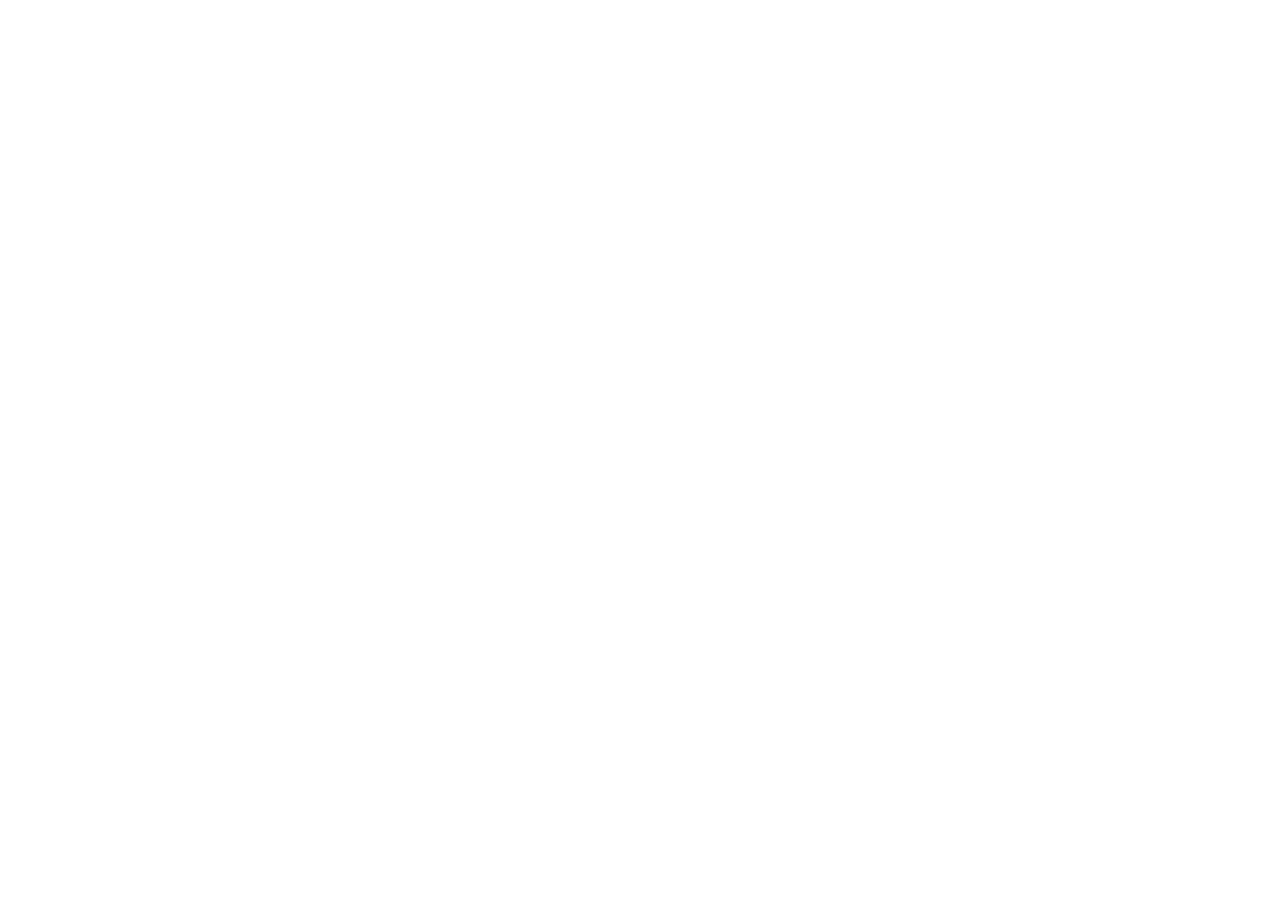
==== hulu/index.html @ 62c3239d "initial commit hulu" ====
<!DOCTYPE html>
<html lang="en">
<head>
  <meta charset="UTF-8">
  <meta name="viewport" content="width=device-width, initial-scale=1.0">
  <meta http-equiv="X-UA-Compatible" content="ie=edge">
  <link rel="icon" href="./img/favicon.ico" />
  <link rel="stylesheet" href="./style.css">
  <title>Stream TV and Movies Live and Online | Hulu</title>
</head>
<body>
</body>
</html>
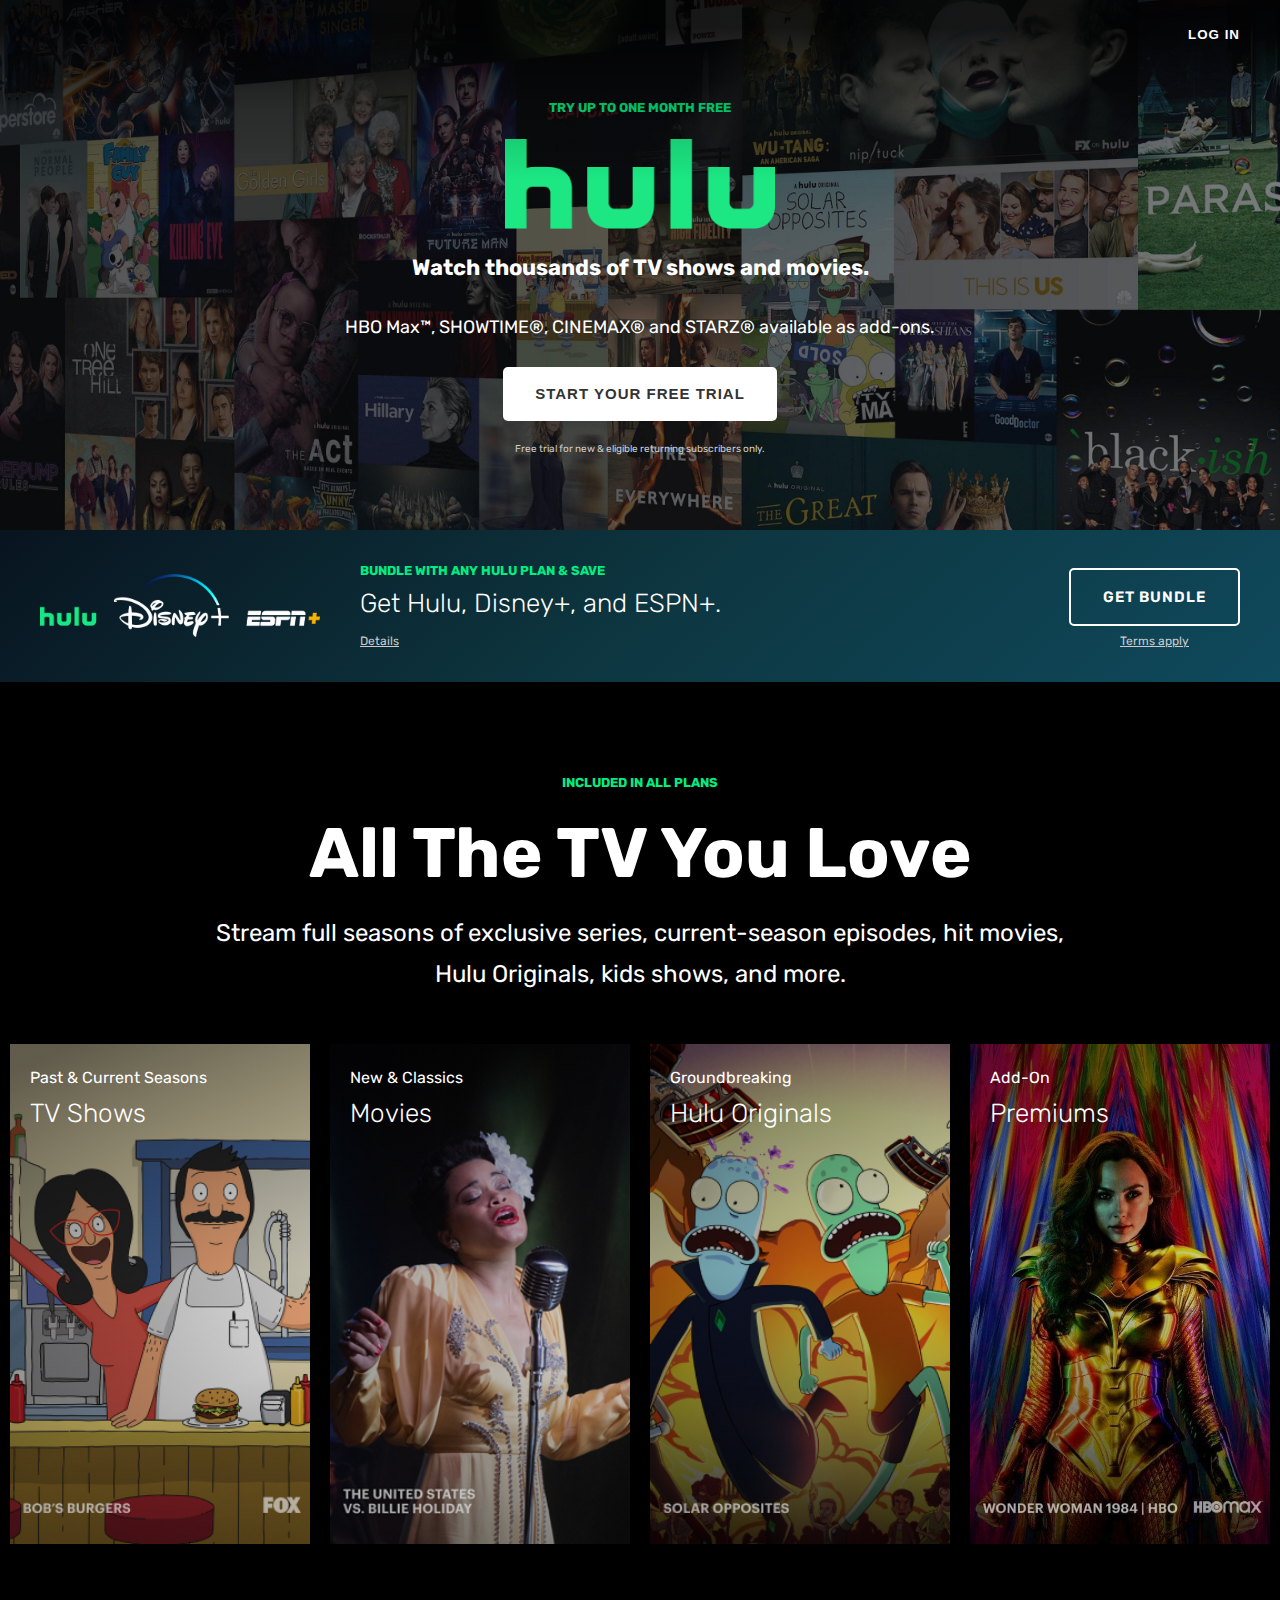
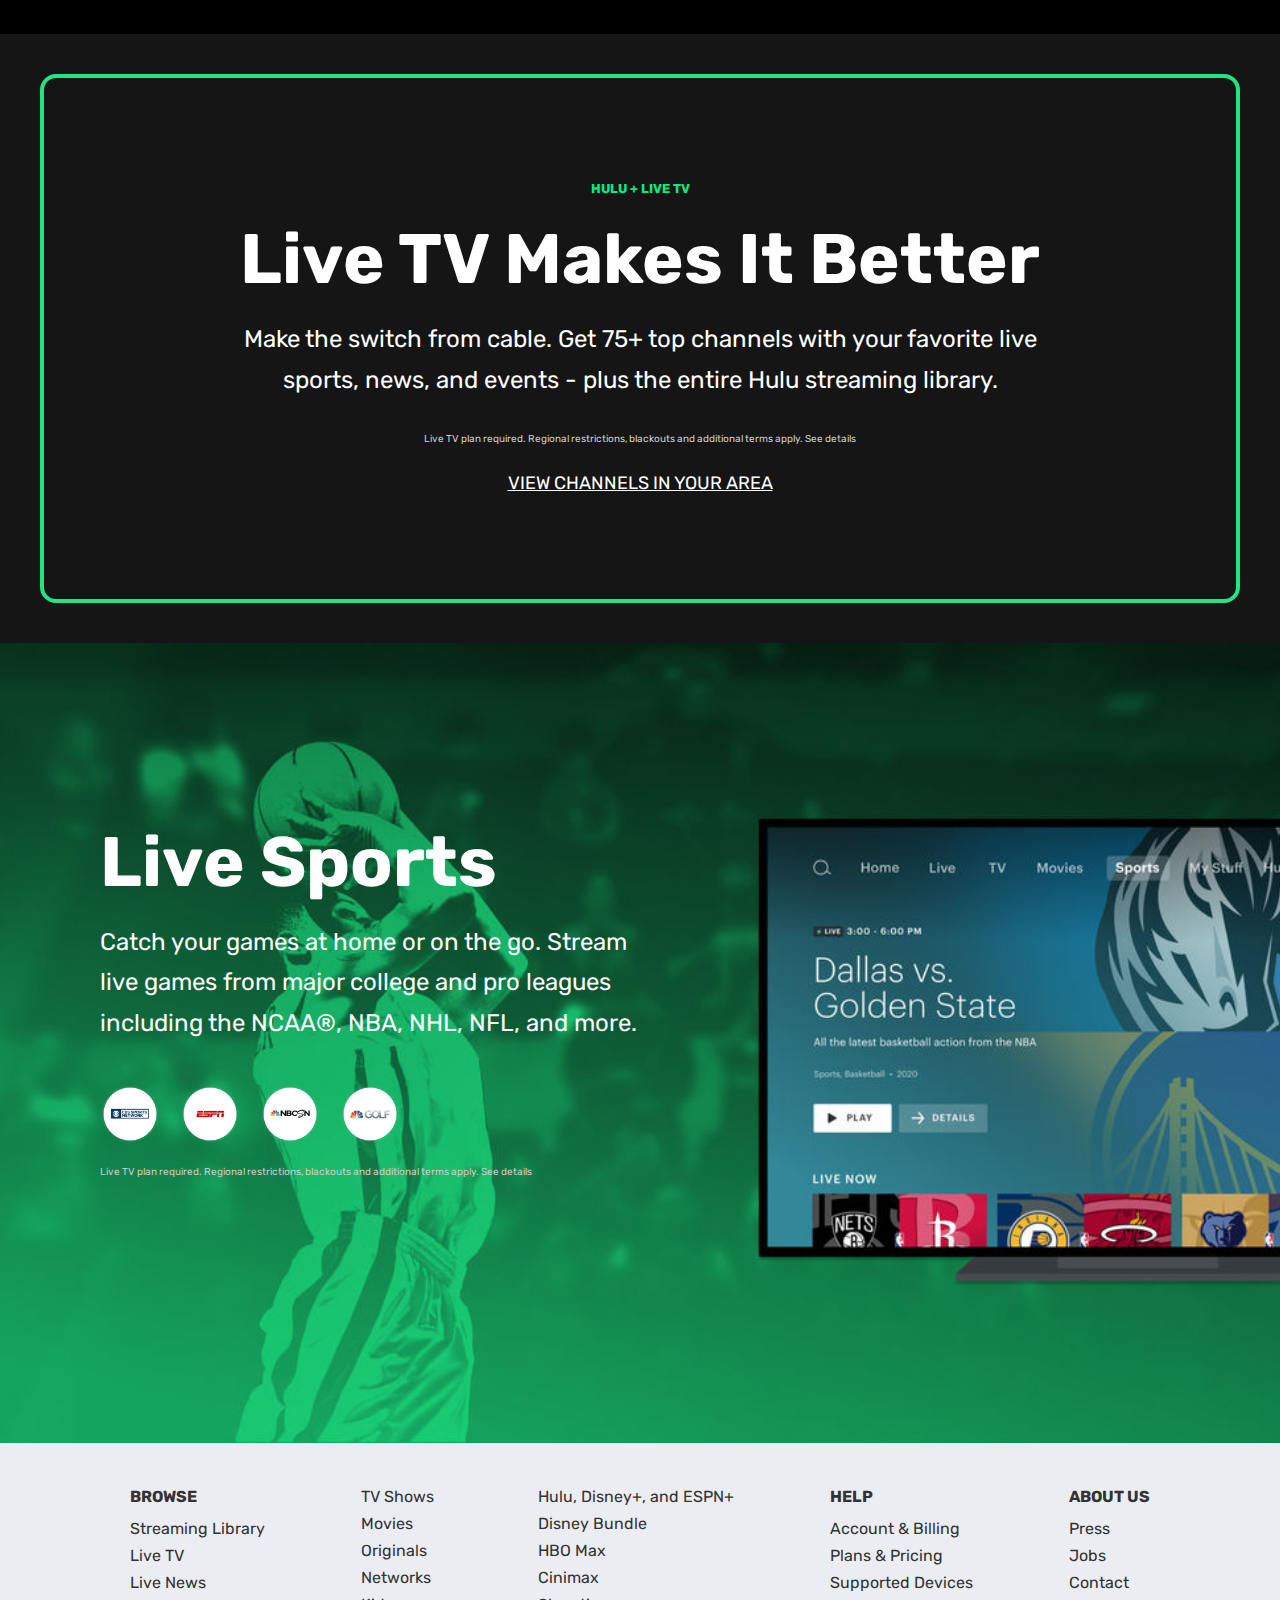
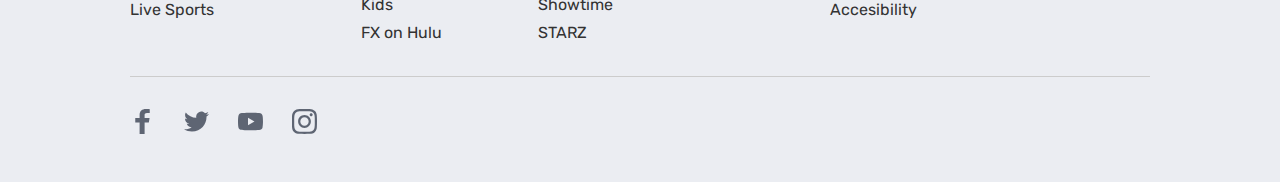
==== commit c144142b: "all changes made" ====
--- a/hulu/index.html
+++ b/hulu/index.html
@@ -9,5 +9,200 @@
   <title>Stream TV and Movies Live and Online | Hulu</title>
 </head>
 <body>
+  <header class="header">
+    <nav>
+      <ul>
+        <li><button class="login-btn">Log In</button></li>
+      </ul>
+    </nav>
+    <div class="header-content">
+      <h4>Try up to one month free</h4>
+      <img src="img/logo.png" alt="Hulu" class="logo" />
+      <div class="header-text-1">Watch thousands of TV shows and movies.</div>
+      <div class="header-text-2">
+        HBO Max™, SHOWTIME®, CINEMAX® and STARZ® available as add-ons.
+      </div>
+      <button class="btn btn-cta">Start Your Free Trial</button>
+      <div class="legal-text">
+        Free trial for new & eligible returning subscribers only.
+      </div>
+    </div>
+  </header>
+
+  <section class="sub-header">
+    <img src="img/logos.png" alt="" />
+    <div>
+      <h4>Bundle with any Hulu plan & save</h4>
+      <h3>Get Hulu, Disney+, and ESPN+.</h3>
+      <a href="#" class="sub-link">Details</a>
+    </div>
+    <div>
+      <a href="#" class="btn btn-outline">Get Bundle</a>
+      <a href="#" class="sub-link">Terms apply</a>
+    </div>
+  </section>
+  <section class="categories">
+      <h4>Included in all plans</h4>
+      <div class="text-xl">All The TV You Love</div>
+      <div class="sub-text">
+        Stream full seasons of exclusive series, current-season episodes, hit
+        movies, Hulu Originals, kids shows, and more.
+      </div>
+
+      <div class="covers">
+        <div class="cover-1">
+          <div class="cover-grad"></div>
+          <div class="cover-text">
+            <div class="sub-title">Past & Current Seasons</div>
+            <h3>TV Shows</h3>
+          </div>
+        </div>
+        <div class="cover-2">
+          <div class="cover-grad"></div>
+          <div class="cover-text">
+            <div class="sub-title">New & Classics</div>
+            <h3>Movies</h3>
+          </div>
+        </div>
+        <div class="cover-3">
+          <div class="cover-grad"></div>
+          <div class="cover-text">
+            <div class="sub-title">Groundbreaking</div>
+            <h3>Hulu Originals</h3>
+          </div>
+        </div>
+        <div class="cover-4">
+          <div class="cover-grad"></div>
+          <div class="cover-text">
+            <div class="sub-title">Add-On</div>
+            <h3>Premiums</h3>
+          </div>
+        </div>
+      </div>
+    </section>
+
+    <section class="live">
+      <div class="live-border">
+        <h4>Hulu + Live TV</h4>
+        <div class="text-xl">Live TV Makes It Better</div>
+        <div class="sub-text">
+          Make the switch from cable. Get 75+ top channels with your favorite
+          live sports, news, and events - plus the entire Hulu streaming
+          library.
+        </div>
+        <div class="legal-text">
+          Live TV plan required. Regional restrictions, blackouts and additional
+          terms apply. See details
+        </div>
+        <a href="#">View Channels in Your Area</a>
+      </div>
+    </section>
+
+    <section class="live-sports">
+      <div class="live-sports-content">
+        <div class="text-xl">Live Sports</div>
+        <div class="sub-text">
+          Catch your games at home or on the go. Stream live games from major
+          college and pro leagues including the NCAA®, NBA, NHL, NFL, and more.
+        </div>
+
+        <div class="live-sports-logos">
+          <div>
+            <img src="img/live-sports-logo-1.png" alt="" />
+          </div>
+          <div>
+            <img src="img/live-sports-logo-2.png" alt="" />
+          </div>
+          <div>
+            <img src="img/live-sports-logo-3.svg" alt="" />
+          </div>
+          <div>
+            <img src="img/live-sports-logo-4.png" alt="" />
+          </div>
+        </div>
+
+        <div class="legal-text">
+          Live TV plan required. Regional restrictions, blackouts and additional
+          terms apply. See details
+        </div>
+      </div>
+    </section>
+
+    <footer class="footer">
+      <div class="footer-container">
+        <div class="footer-lists">
+          <ul>
+            <li class="list-head">BROWSE</li>
+            <li><a href="#">Streaming Library</a></li>
+            <li><a href="#">Live TV</a></li>
+            <li><a href="#">Live News</a></li>
+            <li><a href="#">Live Sports</a></li>
+          </ul>
+          <ul>
+            <li><a href="#">TV Shows</a></li>
+            <li><a href="#">Movies</a></li>
+            <li><a href="#">Originals</a></li>
+            <li><a href="#">Networks</a></li>
+            <li><a href="#">Kids</a></li>
+            <li><a href="#">FX on Hulu</a></li>
+          </ul>
+          <ul>
+            <li><a href="#">Hulu, Disney+, and ESPN+</a></li>
+            <li><a href="#">Disney Bundle</a></li>
+            <li><a href="#">HBO Max</a></li>
+            <li><a href="#">Cinimax</a></li>
+            <li><a href="#">Showtime</a></li>
+            <li><a href="#">STARZ</a></li>
+          </ul>
+          <ul>
+            <li class="list-head">HELP</li>
+            <li><a href="#">Account & Billing</a></li>
+            <li><a href="#">Plans & Pricing</a></li>
+            <li><a href="#">Supported Devices</a></li>
+            <li><a href="#">Accesibility</a></li>
+          </ul>
+          <ul>
+            <li class="list-head">ABOUT US</li>
+            <li><a href="#">Press</a></li>
+            <li><a href="#">Jobs</a></li>
+            <li><a href="#">Contact</a></li>
+          </ul>
+        </div>
+        <div class="divider"></div>
+
+        <div class="social-icons">
+          <a href="#"><img src="img/facebook.svg" alt="" /></a>
+          <a href="#"><img src="img/twitter.svg" alt="" /></a>
+          <a href="#"><img src="img/youtube.svg" alt="" /></a>
+          <a href="#"><img src="img/instagram.svg" alt="" /></a>
+        </div>
+      </div>
+    </footer>
+
+    <div class="modal">
+      <div class="modal-box">
+        <div class="modal-body">
+          <h3>Log In</h3>
+          <form>
+            <div class="form-control">
+              <label for="email">Email</label>
+              <input type="email" id="email" />
+            </div>
+            <div class="form-control">
+              <label for="password">Password</label>
+              <input type="password" id="password" />
+            </div>
+            <p><a href="#">Forgot your email or password</a></p>
+            <button class="btn btn-dark">Log In</button>
+          </form>
+        </div>
+        <div class="modal-footer">
+          <p>Don't have an account? <a href="#">Start your free trial</a></p>
+        </div>
+        <img class="close" src="img/close.svg" alt="close" />
+      </div>
+    </div>
+  <script src="script.js"></script>
+
 </body>
 </html>
--- a/hulu/style.css
+++ b/hulu/style.css
@@ -0,0 +1,509 @@
+@import url('https://fonts.googleapis.com/css2?family=Rubik:wght@300;400;600;700&display=swap');
+
+* {
+  box-sizing: border-box;
+  margin: 0;
+  padding: 0;
+}
+
+html,
+body {
+  font-family: 'Rubik', sans-serif;
+  background: #000;
+  color: #fff;
+  line-height: 1.7;
+  overflow-x: hidden;
+}
+
+a {
+  color: #fff;
+  text-decoration: none;
+}
+
+a:hover {
+  color: #ccc;
+}
+
+ul {
+  list-style-type: none;
+}
+
+img {
+  width: 100%;
+}
+
+h3 {
+  font-size: 26px;
+  font-weight: 300;
+}
+
+h4 {
+  color: #00ed82;
+  font-size: 13px;
+  text-transform: uppercase;
+}
+
+.btn {
+  display: inline-block;
+  background: #fff;
+  color: #333;
+  min-width: 135px;
+  padding: 20px 32px;
+  font-size: 15px;
+  font-weight: 600;
+  line-height: 14px;
+  border: none;
+  border-radius: 5px;
+  letter-spacing: 1px;
+  cursor: pointer;
+  text-transform: uppercase;
+}
+
+.btn-cta:hover {
+  opacity: 0.8;
+}
+
+.btn-outline {
+  background: none;
+  color: #fff;
+  border: 2px solid #fff;
+}
+
+.btn-outline:hover {
+  color: #fff;
+  border-color: #ccc;
+}
+
+.btn-dark {
+  background: #000;
+  color: #fff;
+}
+
+.legal-text {
+  font-size: 10px;
+  color: #ccc;
+  margin-top: 20px;
+}
+
+.sub-link {
+  display: block;
+  color: #ccc;
+  font-size: 12px;
+  margin-top: 5px;
+  text-decoration: underline;
+}
+
+.text-xl {
+  font-size: 70px;
+  font-weight: bold;
+}
+
+.sub-text {
+  max-width: 850px;
+  margin-bottom: 10px;
+  font-size: 24px;
+}
+
+/* Header */
+.header {
+  height: 530px;
+  background: url(./img/header.jpg) no-repeat center center / cover;
+}
+
+.header nav {
+  display: flex;
+  justify-content: flex-end;
+  padding: 20px 40px;
+  z-index: 2;
+  position: relative;
+}
+
+.header nav .login-btn {
+  cursor: pointer;
+  background: none;
+  border: none;
+  color: #fff;
+  font-weight: bold;
+  text-transform: uppercase;
+  letter-spacing: 1px;
+}
+
+.header .logo {
+  width: 270px;
+  margin: 20px 0;
+}
+
+.header .header-content {
+  display: flex;
+  flex-direction: column;
+  justify-content: flex-start;
+  align-items: center;
+  margin-top: 30px;
+}
+
+.header .header-text-1 {
+  font-size: 22px;
+  font-weight: bold;
+}
+
+.header .header-text-2 {
+  font-size: 18px;
+  margin: 25px 0;
+}
+
+.header::after {
+  content: '';
+  position: absolute;
+  top: 0;
+  left: 0;
+  width: 100%;
+  height: 180px;
+  z-index: 1;
+  background: linear-gradient(
+    180deg,
+    rgba(0, 0, 0, 0.76) 15.54%,
+    rgba(0, 0, 0, 0.192) 60.23%,
+    rgba(0, 0, 0, 8e-5) 100%
+  );
+}
+
+/* Sub Header */
+.sub-header {
+  display: grid;
+  grid-template-columns: 2fr 4fr 2fr;
+  gap: 40px;
+  align-items: center;
+  padding: 30px 40px;
+  background: linear-gradient(
+    318.68deg,
+    #0f495c 0%,
+    #0d3640 49.72%,
+    #08141f 100%
+  );
+}
+
+.sub-header > div:last-of-type {
+  justify-self: end;
+  align-self: end;
+}
+
+.sub-header > div:last-of-type .sub-link {
+  text-align: center;
+}
+
+/* Categories */
+.categories {
+  display: flex;
+  flex-direction: column;
+  align-items: center;
+  justify-content: center;
+  text-align: center;
+  padding: 90px 40px;
+}
+
+.categories .covers {
+  display: grid;
+  grid-template-columns: repeat(4, 1fr);
+  gap: 20px;
+  margin-top: 40px;
+}
+
+.categories .covers > div {
+  height: 500px;
+  width: 300px;
+  position: relative;
+}
+
+.categories .cover-grad {
+  position: absolute;
+  top: 0;
+  left: 0;
+  width: 100%;
+  height: 100%;
+  background: linear-gradient(
+      156.82deg,
+      rgba(0, 0, 0, 0.6) 4.58%,
+      rgba(0, 0, 0, 0) 69.61%
+    ),
+    linear-gradient(24.5deg, rgba(0, 0, 0, 0.2) 4.71%, rgba(0, 0, 0, 0) 71.49%);
+}
+
+.categories .cover-text {
+  position: absolute;
+  top: 20px;
+  left: 20px;
+  text-align: left;
+}
+
+.categories .cover-1 {
+  background: url('./img/cover-1.jpg') no-repeat center center / cover;
+}
+.categories .cover-2 {
+  background: url('./img/cover-2.jpg') no-repeat center center / cover;
+}
+.categories .cover-3 {
+  background: url('./img/cover-3.jpg') no-repeat center center / cover;
+}
+.categories .cover-4 {
+  background: url('./img/cover-4.jpg') no-repeat center center / cover;
+}
+
+/* Live */
+.live {
+  background: #151516;
+  padding: 40px;
+}
+
+.live-border {
+  border: 4px solid #1ce783;
+  border-radius: 16px;
+  padding: 100px;
+  display: flex;
+  flex-direction: column;
+  align-items: center;
+  justify-content: center;
+  text-align: center;
+}
+
+.live a {
+  text-transform: uppercase;
+  font-size: 18px;
+  margin-top: 20px;
+  text-decoration: underline;
+}
+
+/* Live Sports */
+.live-sports {
+  background: url('./img/live-sports.jpg') no-repeat center center / cover;
+  height: 800px;
+  position: relative;
+}
+
+.live-sports-content {
+  position: absolute;
+  top: 160px;
+  left: 100px;
+  max-width: 550px;
+}
+
+.live-sports-logos {
+  width: 300px;
+  margin-top: 40px;
+  display: flex;
+  align-items: center;
+  justify-content: space-between;
+}
+
+.live-sports-logos > div {
+  background: url('./img/network-logo-bg.png') no-repeat center center / cover;
+  height: 60px;
+  width: 60px;
+  display: flex;
+  justify-content: center;
+  align-items: center;
+}
+
+.live-sports-logos img {
+  width: 40px;
+}
+
+/* Footer */
+.footer {
+  background: #ebedf2;
+  color: #333;
+}
+
+.footer a {
+  color: #333;
+}
+
+.footer-container {
+  max-width: 1100px;
+  margin: auto;
+  padding: 40px;
+}
+
+.footer-lists {
+  display: flex;
+  justify-content: space-between;
+}
+
+.footer-lists .list-head {
+  text-transform: uppercase;
+  font-weight: bold;
+  margin-bottom: 5px;
+}
+
+.divider {
+  width: 100%;
+  height: 3px;
+  border-top: 1px #ccc solid;
+  margin: 30px 0;
+}
+
+.social-icons img {
+  width: 25px;
+  height: 25px;
+  margin-right: 25px;
+}
+
+/* Modal */
+.modal {
+  display: none;
+  position: fixed;
+  top: 0;
+  left: 0;
+  z-index: 1;
+  height: 100%;
+  width: 100%;
+  background: rgba(0, 0, 0, 0.5);
+}
+
+.modal-box {
+  margin: 10% auto;
+  width: 400px;
+  background: #fff;
+  color: #333;
+  position: relative;
+  animation: modalopen 1s;
+}
+
+@keyframes modalopen {
+  from {
+    opacity: 0;
+  }
+
+  to {
+    opacity: 1;
+  }
+}
+
+.modal-body {
+  padding: 50px;
+}
+
+.modal-body h3 {
+  font-weight: bold;
+}
+
+.modal-body .btn {
+  width: 100%;
+  margin-top: 30px;
+}
+
+.modal .close {
+  cursor: pointer;
+  height: 23px;
+  width: 23px;
+  position: absolute;
+  top: 20px;
+  right: 20px;
+}
+
+.modal .modal-footer {
+  background: #f7f7f9;
+  color: #333;
+  padding: 20px 0;
+  border-top: #eee 1px solid;
+  text-align: center;
+}
+
+.modal .modal-footer a {
+  color: steelblue;
+}
+
+/* Form */
+.form-control {
+  margin: 20px 0;
+}
+
+.form-control label {
+  display: block;
+  text-transform: uppercase;
+}
+
+.form-control input {
+  width: 100%;
+  border: 2px #ccc solid;
+  border-radius: 5px;
+  height: 50px;
+  padding: 5px;
+}
+
+/* Media Queries */
+@media (max-width: 1100px) {
+  .categories .covers {
+    grid-template-columns: 1fr 1fr;
+  }
+}
+
+@media (max-width: 768px) {
+  .header .logo {
+    width: 200px;
+  }
+
+  .header .header-content {
+    text-align: center;
+    padding: 0 20px;
+  }
+
+  .header .header-text-1 {
+    margin-bottom: 40px;
+  }
+
+  .header .header-text-2 {
+    display: none;
+  }
+
+  .sub-header {
+    grid-template-columns: 1fr;
+    text-align: center;
+    gap: 20px;
+  }
+
+  .sub-header img {
+    width: 250px;
+    margin: auto;
+  }
+
+  .sub-header > div:last-of-type {
+    justify-self: center;
+    align-self: center;
+  }
+
+  .text-xl {
+    line-height: 1.3;
+    font-size: 40px;
+  }
+
+  .sub-text {
+    font-size: 20px;
+  }
+
+  .categories .covers {
+    grid-template-columns: 1fr;
+  }
+
+  .live-border {
+    padding: 30px 10px;
+  }
+
+  .live-sports {
+    background: url('./img/live-sports-small.jpg') no-repeat center center /
+      cover;
+  }
+
+  .live-sports-content {
+    top: 30px;
+    left: 30px;
+    margin-top: 60px;
+  }
+
+  .footer-lists {
+    flex-direction: column;
+  }
+
+  .modal .modal-box {
+    width: 350px;
+  }
+}
